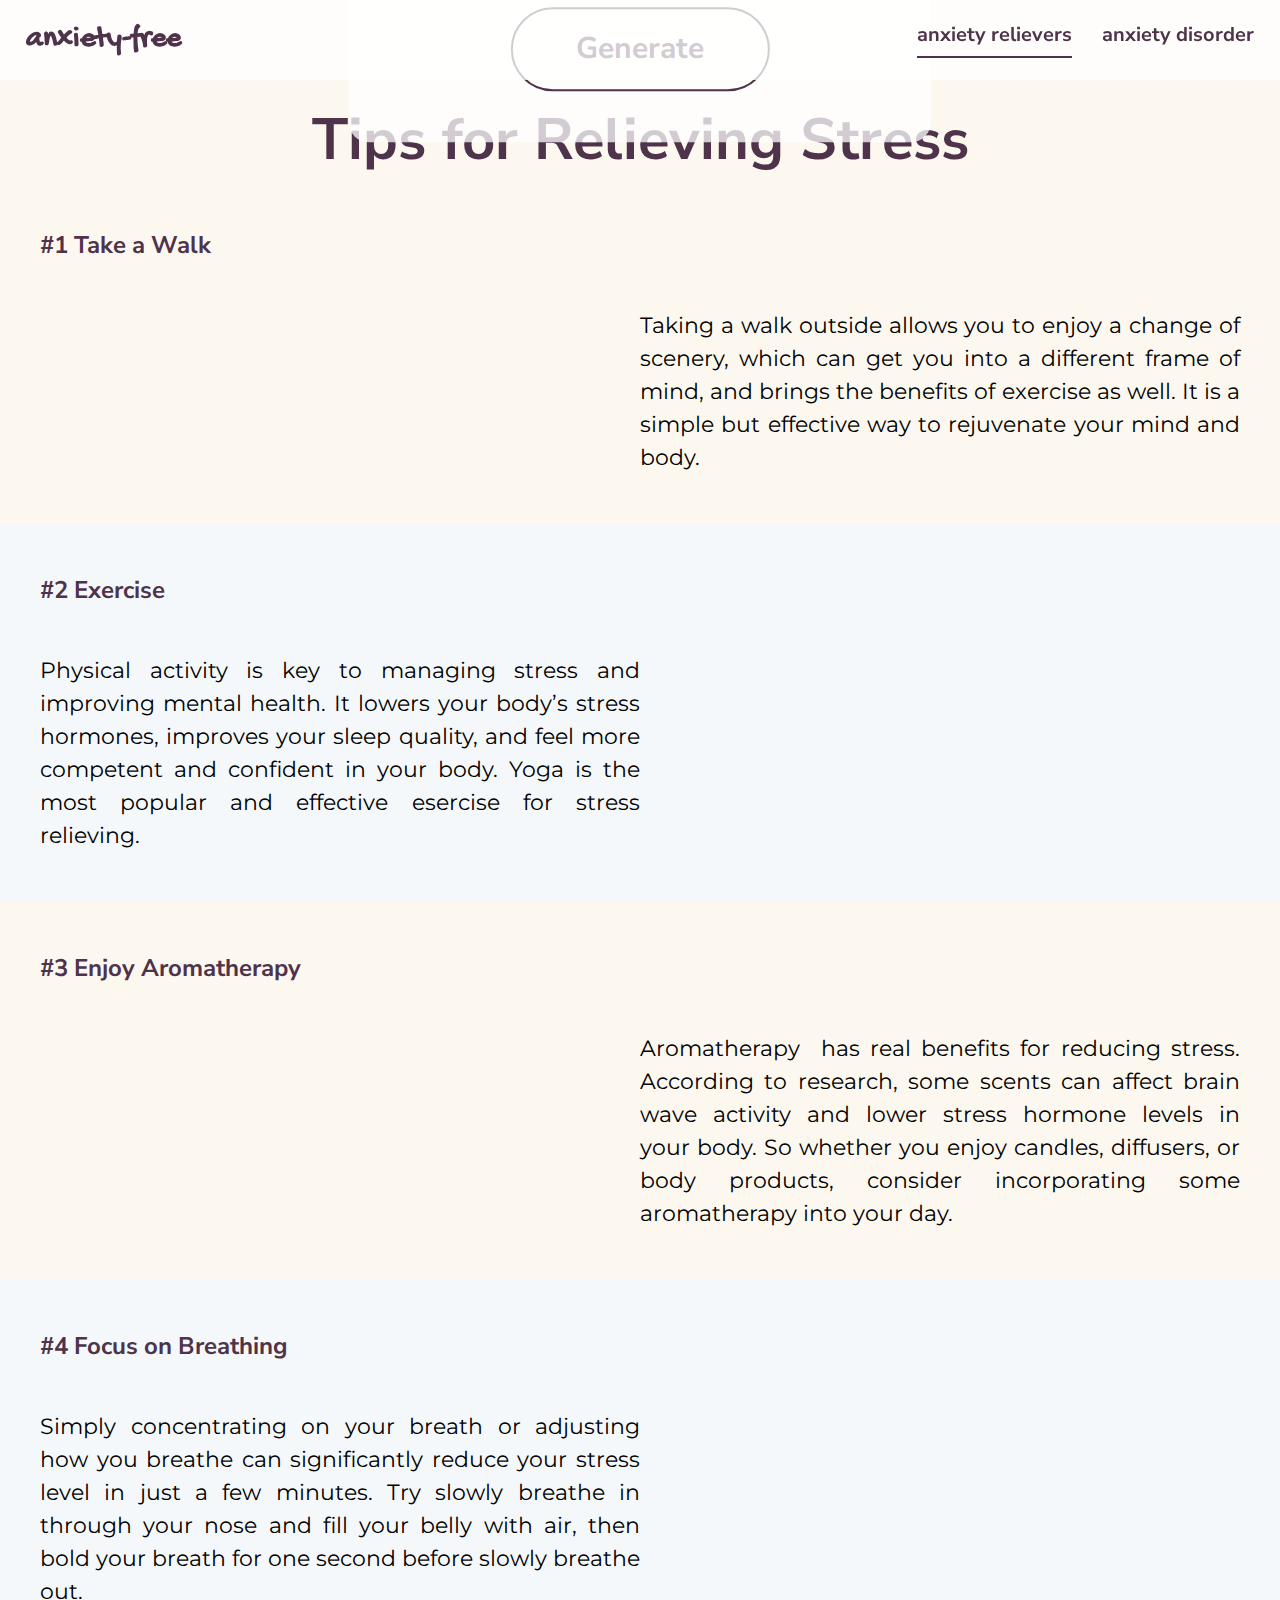
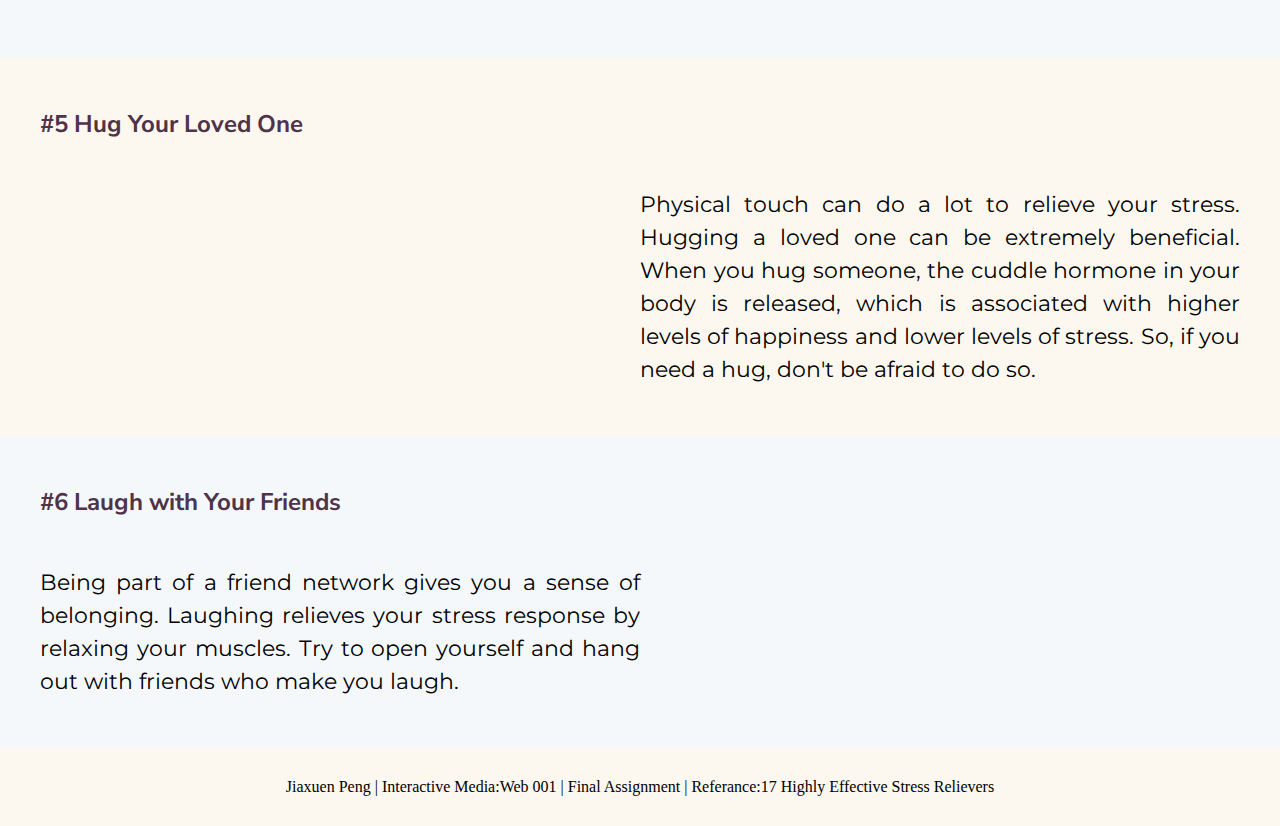
==== index.html @ 1e91774c "Create index.html" ====
<!DOCTYPE html>
<html>
<head>
	<meta charset="utf-8">
	<meta name="viewport" content="width=device-width, initial-scale=1.0">
	<link rel="stylesheet" type="text/css" href="https://fonts.googleapis.com/css2?family=Gochi+Hand&family=Montserrat:wght@300;400;700&family=Nunito+Sans:wght@300;400;600;700;800&display=swap"/>
	<link rel="stylesheet" type="text/css" href="css/css.css"/>
	<title></title>
</head>
<body>
	<div class="header">
		<div class="logo">anxiety-free</div>
		<div class="nav">
			<ul>
				<li class="on"><a href="index.html">anxiety relievers</a></li>
				<li><a href="index02.html">anxiety disorder</a></li>
			</ul>
		</div>
	</div>
	
	<div class="banner">
		<img src="" alt="" id="banner">
		<div class="show">
			<h2 id="h2">Hug Your Loved One</h2>
			<a href="javascript:;" id="quhuan">Generate</a>
		</div>
		<div class="btn"><a href="#">read more <img src="" alt=""></a></div>
	</div>
	
	<div class="list">
		<div class="item">
			<h1>Tips for Relieving Stress</h1>
			<h2>#1 Take a Walk</h2>
			<div class="box">
				<div class="box_left"><img src="img/06.jpg" alt=""></div>
				<div class="box_right">Taking a walk outside allows you to enjoy a change of scenery, which can get you into a different frame of mind, and brings the benefits of exercise as well. It is a simple but effective way to rejuvenate your mind and body.</div>
			</div>
		</div>
		
		<div class="item">
			<h2>#2 Exercise</h2>
			<div class="box">
				<div class="box_left"><img src="img/05.jpg" alt=""></div>
				<div class="box_right">Physical activity is key to managing stress and improving mental health. It lowers your body’s stress hormones, improves your sleep quality, and feel more competent and confident in your body. Yoga is the most popular and effective esercise for stress relieving.</div>
			</div>
		</div>
		
		<div class="item">
			<h2>#3 Enjoy Aromatherapy</h2>
			<div class="box">
				<div class="box_left"><img src="img/01.jpg" alt=""></div>
				<div class="box_right">Aromatherapy  has real benefits for reducing stress. According to research, some scents can affect brain wave activity and lower stress hormone levels in your body. So whether you enjoy candles, diffusers, or body products, consider incorporating some aromatherapy into your day.</div>
			</div>
		</div>
		
		<div class="item">
			<h2>#4 Focus on Breathing</h2>
			<div class="box">
				<div class="box_left"><img src="img/02.jpg" alt=""></div>
				<div class="box_right">Simply concentrating on your breath or adjusting how you breathe can significantly reduce your stress level in just a few minutes. Try slowly breathe in through your nose and fill your belly with air, then bold your breath for one second before slowly breathe out.</div>
			</div>
		</div>
		
		<div class="item">
			<h2>#5 Hug Your Loved One</h2>
			<div class="box">
				<div class="box_left"><img src="img/03.jpg" alt=""></div>
				<div class="box_right">Physical touch can do a lot to relieve your stress. Hugging a loved one can be extremely beneficial. When you hug someone, the cuddle hormone in your body is released, which is associated with higher levels of happiness and lower levels of stress. So, if you need a hug, don't be afraid to do so.</div>
			</div>
		</div>
		
		<div class="item">
			<h2>#6 Laugh with Your Friends</h2>
			<div class="box">
				<div class="box_left"><img src="img/04.jpg" alt=""></div>
				<div class="box_right">Being part of a friend network gives you a sense of belonging. Laughing relieves your stress response by relaxing your muscles. Try to open yourself and hang out with friends who make you laugh.</div>
			</div>
		</div>
	</div>
	
	<div class="footer">Jiaxuen Peng | Interactive Media:Web 001 | Final Assignment | Referance:17 Highly Effective Stress Relievers</div>
	<script type="text/javascript" src="js/index.js"></script>
</body>
</html>
---- css/css.css ----
*{padding:0; margin:0; border:none; outline: none;}
ul,li{ list-style-type: none;}
a{ text-decoration: none;}
.header{width: 100%; height: 80px; line-height: 80px; padding: 0 2%; box-sizing: border-box; overflow: hidden; 
	background: rgba(255,255,255,0.75); position: fixed; top: 0; z-index: 99;}
.header .logo{font-family: Gochi Hand; float: left; font-size: 30px; font-weight: bold; color: #4e334a;}
.header .nav{ float: right;}
.header .nav li{ float: left; padding-left: 30px; line-height: 70px;}
.header .nav li a{font-family: Nunito Sans; font-size:20px; color: #4e334a; font-weight: bold; position: relative;}
.header .nav li a::before{ width: 100%; height: 2px; content: '';  display: inline-block; 
	background: #4e334a; position: absolute; bottom: -10px; transition: transform 0.5s; transform: scaleX(0); transform-origin: right;}
.header .nav li a:hover::before{transform: scaleX(1);}
.header .nav li.on a::before{transform: scaleX(1);}

.banner{width: 100%; height: auto; position: relative;}
.banner img{display: block; width: 100%;}
.banner .show{width: auto; padding: 4%; background: rgba(255,255,255,0.75); 
	border-radius: 20px;  position: absolute; left: 50%; top: 50%; transform: translate(-50%,-50%);}
.banner .show h2{font-family: Nunito Sans; font-size: 50px; color: #4e334a; margin-bottom: 30px; text-align: center;}
.banner .show a{display: block; width: 255px; height: 80px; color: #4e334a; font-family: Nunito Sans; font-size: 30px; font-weight: bold; 
	text-align: center; line-height: 80px; border-radius: 80px; border: 2px solid #4e334a; margin: 0 auto;}
.banner .btn{ width: 100%; height: auto; overflow: hidden; position: absolute; bottom: 3%; text-align: center;}
.banner .btn a{font-size: 18px; color: #fff;}
.banner .show2{width: 700px; line-height: 150px; border-radius: 150px; font-family: Nunito Sans; font-size: 30px; color: #4e334a; 
	text-align: center; border-radius: 80px; background: rgba(255,255,255,0.75);  position: absolute; left: 50%; top: 50%; transform: translate(-50%,-50%);}

.list{width: 100%; height: auto; overflow: hidden; }
.list h1{font-family: Nunito Sans; font-size: 58px; color: #4e334a; text-align: center; padding: 50px 0;}
.list h2{font-family: Nunito Sans; max-width: 1200px; height: auto; overflow: hidden; margin: 0 auto; color: #4e334a; margin-bottom: 48px;}
.list .item{width:100%; height: auto; overflow: hidden; padding: 50px 20px; box-sizing: border-box; background: #fcf8ef;}
.list .item .box{max-width: 1200px; margin: 0 auto;  display: flex; justify-content: space-between;}
.list .item .box_left{width: 45%;}
.list .item .box_left img{width: 100%; border-radius: 10px;}
.list .item .box_right{width: 50%; font-family: Montserrat; font-size: 22px; line-height: 1.5; text-align: justify;}
.list .item:nth-child(2n){background: #f4f8fb;}
.list .item:nth-child(2n) .box{ flex-direction:row-reverse;}

.article{width: 100%; height: auto; overflow: hidden; }
.article .item{width: 100%; height: auto; overflow: hidden; padding: 50px 0; background: #fcf8ef;}
.article .item h2{font-family: Nunito Sans; font-size: 25px; color: #4e334a; text-align: center; padding-bottom: 30px;}
.article .item:nth-child(2n){background: #f4f8fb;}
.article .item p{max-width: 1000px; margin: 0 auto; text-align: justify; padding:0 20px; font-family: Montserrat; font-size: 22px; line-height: 1.8;}

.footer{width: 100%; padding: 30px 10px; box-sizing: border-box; background: #fcf8ef; text-align: center; font-size: 16px;}


@media (max-width: 1100px) {
	.banner .show h2{ font-size: 40px;}
	.list .item .box_right{font-size: 28px;}
}


@media (max-width: 992px) {
	.header{ height: 60px; line-height: 60px;}
	.header .logo{ font-size: 28px;}
	.header .nav li{ line-height: 50px;}
	.header .nav li a{ font-size: 18px;}
	
	.banner .show h2{ font-size: 35px;}
	.banner .btn a{ font-size: 12px;}
	
	.list .item .box_right{font-size: 25px;}
	
	.article .item{ padding: 20px 0;}
	.article .item h2{ font-size: 18px; padding-bottom: 20px;}
	.article .item p{ font-size: 13px;}
	
	.footer{ font-size: 13px;}
	
	.banner .show2{width: 400px; line-height: 60px; font-size: 20px; border-radius: 16px;}
}


@media (max-width: 768px) {
	.header .logo{ font-size: 16px;}
	.header .nav li{ padding-left: 10px;}
	.header .nav li a{ font-size: 12px;}
	
	.banner .show{ margin-top:5%;}
	.banner .show h2{ font-size: 14px; margin-bottom: 10px;}
	.banner .show a{width: 100px; height: 30px; line-height: 30px; font-size: 12px;}
	
	.list h1{ font-size: 18px; padding: 20px 0;}
	.list h2{ font-size: 16px; margin-bottom: 20px;}
	
	.list .item{ padding: 30px 20px;}
	.list .item .box{ flex-flow: wrap;}
	.list .item .box_left{width: 100%;}
	.list .item .box_right{width: 100%; margin-top: 20px; font-size: 13px;}
	
	.banner .show2{width: 300px; line-height: 60px; font-size: 13px; border-radius: 60px;}
}


@media (max-width: 576px) {
	
}
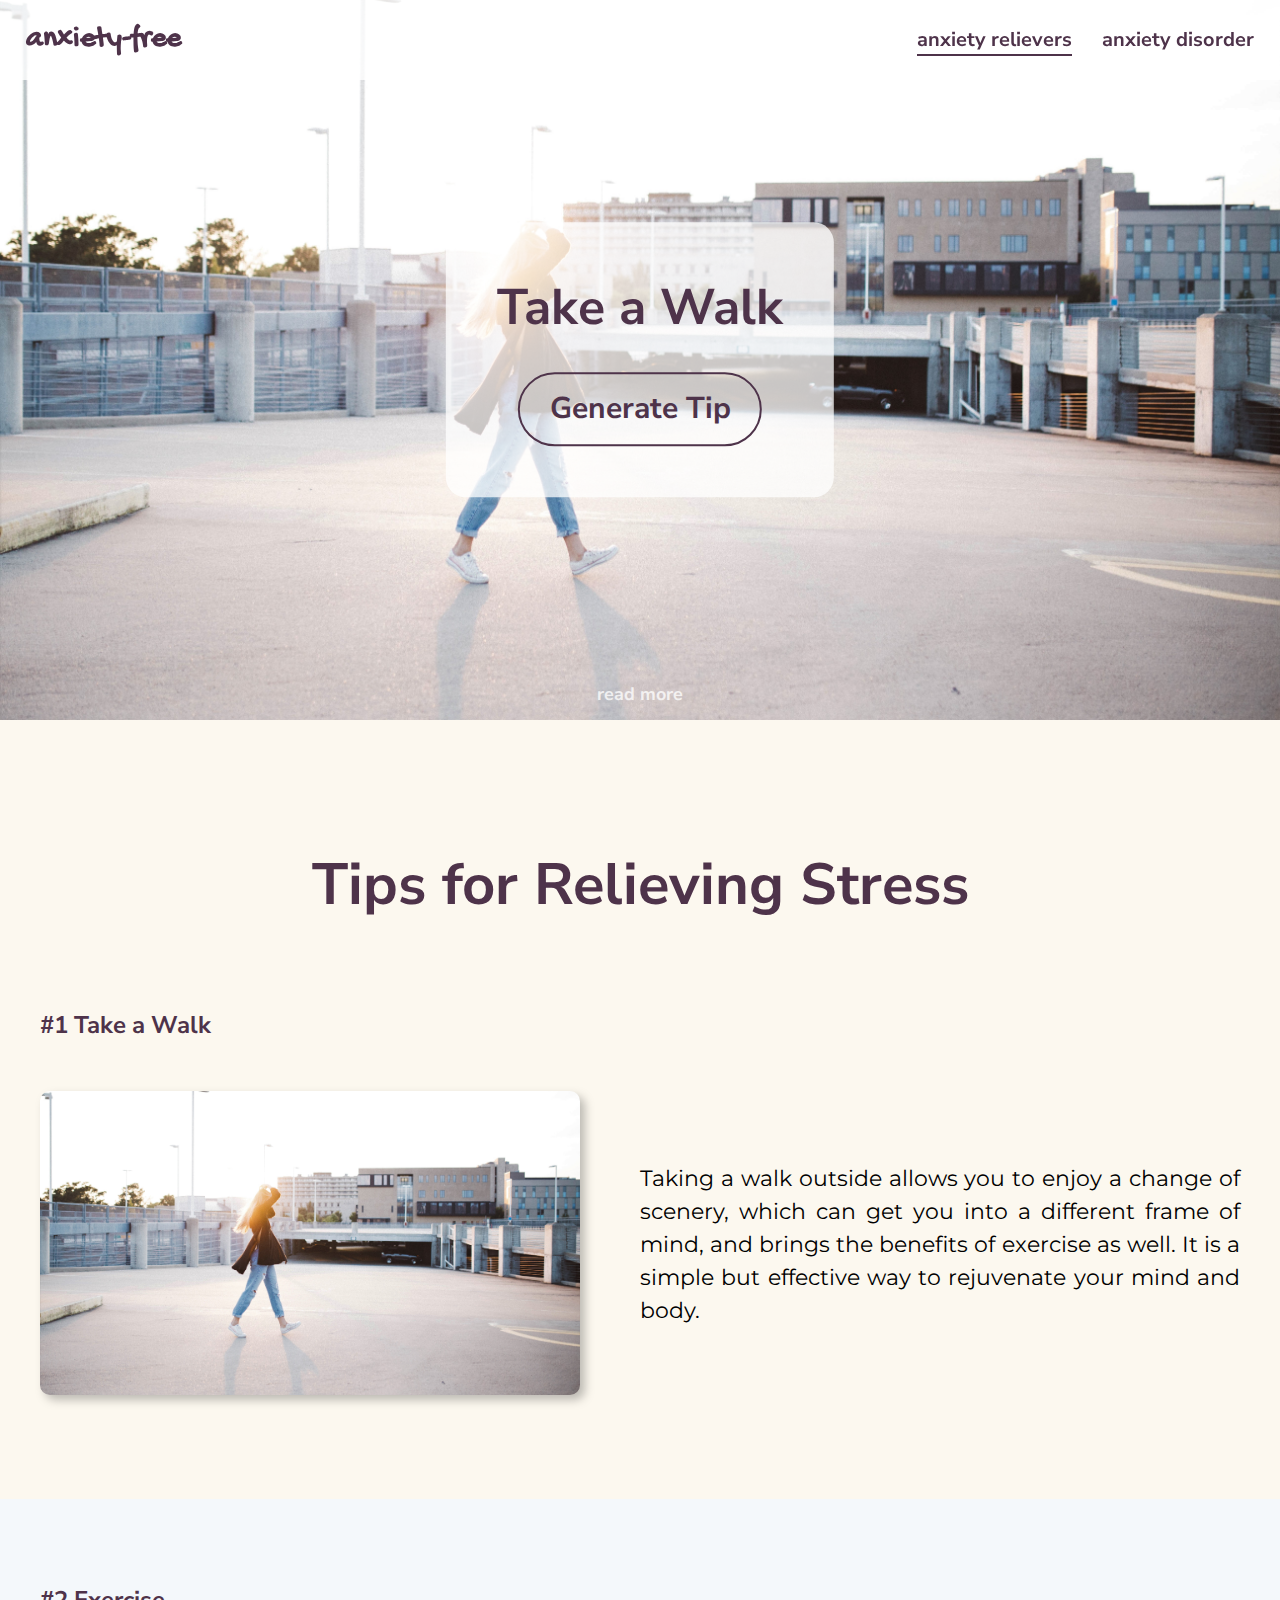
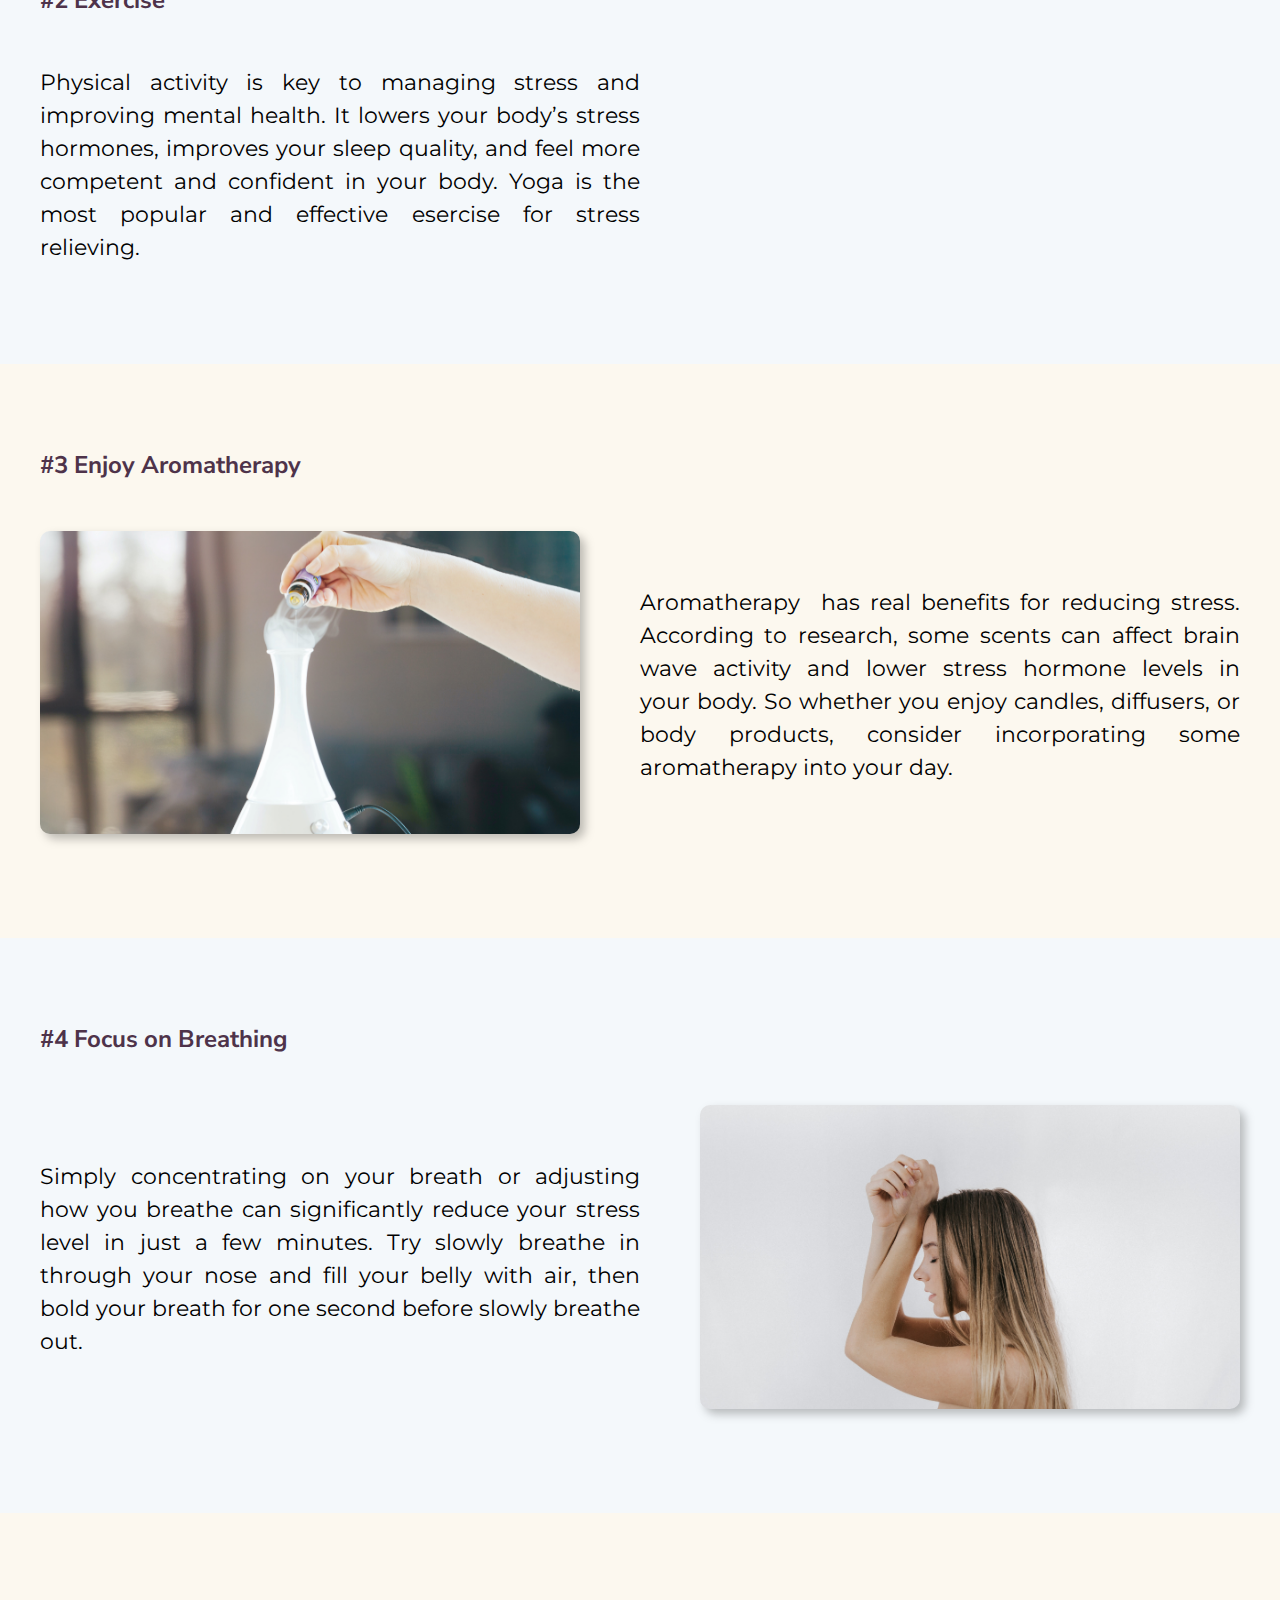
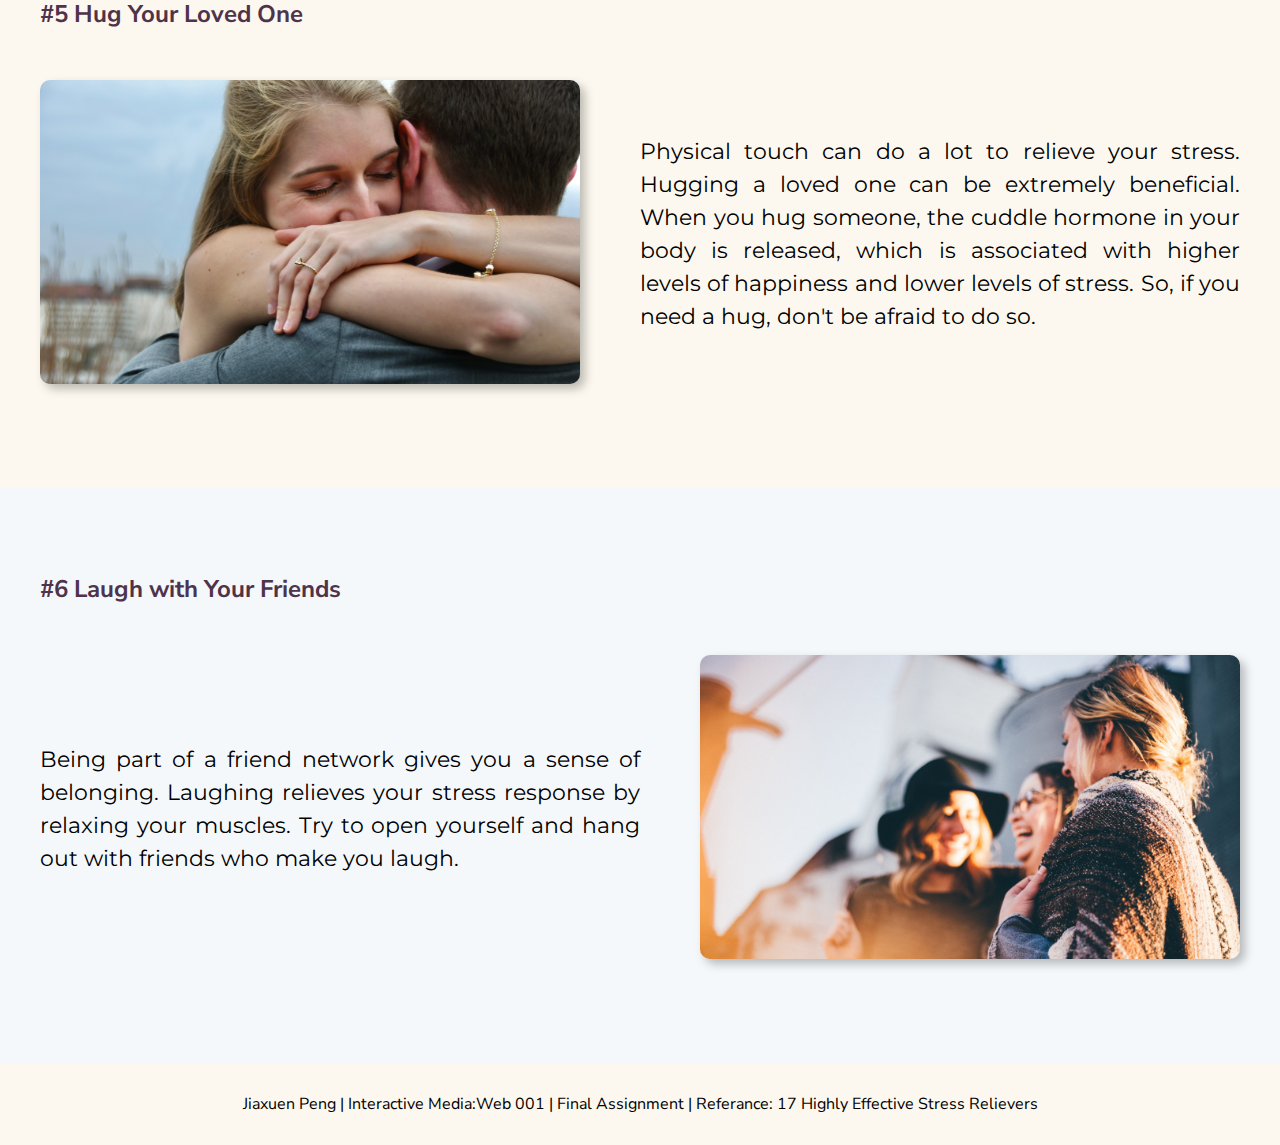
==== commit 42e7ace0: "Update index.html" ====
--- a/index.html
+++ b/index.html
@@ -3,10 +3,14 @@
 <head>
 	<meta charset="utf-8">
 	<meta name="viewport" content="width=device-width, initial-scale=1.0">
+	<!--linking to Google Fonts:-->
 	<link rel="stylesheet" type="text/css" href="https://fonts.googleapis.com/css2?family=Gochi+Hand&family=Montserrat:wght@300;400;700&family=Nunito+Sans:wght@300;400;600;700;800&display=swap"/>
+	<!--linking to external CSS file:-->
 	<link rel="stylesheet" type="text/css" href="css/css.css"/>
-	<title></title>
+	<!--title of the page:-->
+	<title>Anxiety-Free</title>
 </head>
+
 <body>
 	<div class="header">
 		<div class="logo">anxiety-free</div>
@@ -22,12 +26,12 @@
 		<img src="" alt="" id="banner">
 		<div class="show">
 			<h2 id="h2">Hug Your Loved One</h2>
-			<a href="javascript:;" id="quhuan">Generate</a>
+			<a href="javascript:;" id="quhuan">Generate Tip</a>
 		</div>
-		<div class="btn"><a href="#">read more <img src="" alt=""></a></div>
+		<div class="btn"><a href="#list"> <b>read more</b> <br><div id="arrow"><img src="img/arrow.png" alt=""></div></a></div>
 	</div>
 	
-	<div class="list">
+	<div id="list">
 		<div class="item">
 			<h1>Tips for Relieving Stress</h1>
 			<h2>#1 Take a Walk</h2>
@@ -78,7 +82,10 @@
 		</div>
 	</div>
 	
-	<div class="footer">Jiaxuen Peng | Interactive Media:Web 001 | Final Assignment | Referance:17 Highly Effective Stress Relievers</div>
-	<script type="text/javascript" src="js/index.js"></script>
+	<div class="footer">Jiaxuen Peng | Interactive Media:Web 001 | Final Assignment | Referance: 
+		<a href="https://www.verywellmind.com/tips-to-reduce-stress-3145195#short-term-stress-relief-strategies-you-can-do-anywhere"> 17 Highly Effective Stress Relievers</a></div>
+	
+	<!--linking to external Javascript file:-->
+		<script type="text/javascript" src="js/index.js"></script>
 </body>
 </html>
--- a/css/css.css
+++ b/css/css.css
@@ -1,14 +1,13 @@
 *{padding:0; margin:0; border:none; outline: none;}
-ul,li{ list-style-type: none;}
 a{ text-decoration: none;}
 .header{width: 100%; height: 80px; line-height: 80px; padding: 0 2%; box-sizing: border-box; overflow: hidden; 
-	background: rgba(255,255,255,0.75); position: fixed; top: 0; z-index: 99;}
+	background: rgba(255,255,255,0.8); position: fixed; top: 0; z-index: 99;}
 .header .logo{font-family: Gochi Hand; float: left; font-size: 30px; font-weight: bold; color: #4e334a;}
 .header .nav{ float: right;}
-.header .nav li{ float: left; padding-left: 30px; line-height: 70px;}
-.header .nav li a{font-family: Nunito Sans; font-size:20px; color: #4e334a; font-weight: bold; position: relative;}
-.header .nav li a::before{ width: 100%; height: 2px; content: '';  display: inline-block; 
-	background: #4e334a; position: absolute; bottom: -10px; transition: transform 0.5s; transform: scaleX(0); transform-origin: right;}
+.header .nav li{list-style: none; float: left; padding-left: 30px; line-height: 80px;}
+.header .nav li a{list-style: none; font-family: Nunito Sans; font-size:20px; color: #4e334a; font-weight: bold; position: relative;}
+.header .nav li a::before{list-style: none; width: 100%; height: 2px; content: '';  display: inline-block; 
+	background: #4e334a; position: absolute; bottom: -3px; transition: transform 0.5s; transform: scaleX(0); transform-origin: right;}
 .header .nav li a:hover::before{transform: scaleX(1);}
 .header .nav li.on a::before{transform: scaleX(1);}
 
@@ -16,44 +15,51 @@
 .banner img{display: block; width: 100%;}
 .banner .show{width: auto; padding: 4%; background: rgba(255,255,255,0.75); 
 	border-radius: 20px;  position: absolute; left: 50%; top: 50%; transform: translate(-50%,-50%);}
-.banner .show h2{font-family: Nunito Sans; font-size: 50px; color: #4e334a; margin-bottom: 30px; text-align: center;}
-.banner .show a{display: block; width: 255px; height: 80px; color: #4e334a; font-family: Nunito Sans; font-size: 30px; font-weight: bold; 
-	text-align: center; line-height: 80px; border-radius: 80px; border: 2px solid #4e334a; margin: 0 auto;}
-.banner .btn{ width: 100%; height: auto; overflow: hidden; position: absolute; bottom: 3%; text-align: center;}
-.banner .btn a{font-size: 18px; color: #fff;}
+.banner .show h2{font-weight:700; font-family: Nunito Sans; font-size: 50px; color: #4e334a; margin-bottom: 30px; text-align: center;}
+.banner .show a{display: block; width: 200px; height: 70px; color: #4e334a; font-family: Nunito Sans; font-size: 30px; font-weight: bold; 
+	text-align: center; line-height: 70px; border-radius: 70px; border: 2px solid #4e334a; margin: 0 auto; padding-left: 20px; padding-right: 20px;}
+	.banner .show a:hover{background: #fcf8ef; border: 2px solid #4e334a;}
+.banner .btn{ width: 100%; height: auto; overflow: hidden; position: absolute; bottom: 2%; text-align: center;}
+.banner .btn a{font-family: Nunito Sans; font-size: 18px; color:  rgba(255,255,255,0.75);}
+.banner .btn a #arrow{width:2%; height: auto; margin-left: auto; margin-right: auto; opacity: 0.75;}
 .banner .show2{width: 700px; line-height: 150px; border-radius: 150px; font-family: Nunito Sans; font-size: 30px; color: #4e334a; 
 	text-align: center; border-radius: 80px; background: rgba(255,255,255,0.75);  position: absolute; left: 50%; top: 50%; transform: translate(-50%,-50%);}
 
-.list{width: 100%; height: auto; overflow: hidden; }
-.list h1{font-family: Nunito Sans; font-size: 58px; color: #4e334a; text-align: center; padding: 50px 0;}
-.list h2{font-family: Nunito Sans; max-width: 1200px; height: auto; overflow: hidden; margin: 0 auto; color: #4e334a; margin-bottom: 48px;}
-.list .item{width:100%; height: auto; overflow: hidden; padding: 50px 20px; box-sizing: border-box; background: #fcf8ef;}
-.list .item .box{max-width: 1200px; margin: 0 auto;  display: flex; justify-content: space-between;}
-.list .item .box_left{width: 45%;}
-.list .item .box_left img{width: 100%; border-radius: 10px;}
-.list .item .box_right{width: 50%; font-family: Montserrat; font-size: 22px; line-height: 1.5; text-align: justify;}
-.list .item:nth-child(2n){background: #f4f8fb;}
-.list .item:nth-child(2n) .box{ flex-direction:row-reverse;}
+/* anxiety relievers page */
+#list{width: 100%; height: auto; overflow: hidden; }
+#list h1{font-family: Nunito Sans; font-size: 58px; color: #4e334a; text-align: center; padding-top: 100px; padding-bottom: 25px;}
+#list h2{font-family: Nunito Sans; max-width: 1200px; height: auto; overflow: hidden; margin: 0 auto; color: #4e334a; margin-bottom: 50px; margin-top: 60px;}
+#list .item{width:100%; height: auto; overflow: hidden; padding-top: 25px; padding-bottom: 100px; box-sizing: border-box; background: #fcf8ef;}
+#list .item .box{max-width: 1200px; margin: 0 auto;  display: flex; justify-content: space-between;}
+#list .item .box_left{width: 45%;}
+#list .item .box_left img{width: 100%; border-radius: 10px; filter: drop-shadow(5px 5px 5px rgba(0, 0, 0, 0.25)); border-radius: 10px;}
+#list .item .box_right{margin-top: auto; margin-bottom: auto; width: 50%; font-family: Montserrat; font-size: 22px; line-height: 1.5; text-align: justify;}
+#list .item:nth-child(2n){background: #f4f8fb;}
+#list .item:nth-child(2n) .box{ flex-direction:row-reverse;}
 
+/* anxiety disorder page */
 .article{width: 100%; height: auto; overflow: hidden; }
-.article .item{width: 100%; height: auto; overflow: hidden; padding: 50px 0; background: #fcf8ef;}
+.article .item{width: 100%; height: auto; overflow: hidden; padding: 100px 0; background: #fcf8ef;}
 .article .item h2{font-family: Nunito Sans; font-size: 25px; color: #4e334a; text-align: center; padding-bottom: 30px;}
 .article .item:nth-child(2n){background: #f4f8fb;}
-.article .item p{max-width: 1000px; margin: 0 auto; text-align: justify; padding:0 20px; font-family: Montserrat; font-size: 22px; line-height: 1.8;}
+.article .item p{max-width: 1000px; margin: 0 auto; text-align: center; padding:0 20px; font-family: Montserrat; font-size: 22px; line-height: 1.8;}
+.article .item ul{display: block; margin-left: auto; margin-right: auto; width: 42%;
+	max-width: 1000px; text-align: left; padding:0 20px; font-family: Montserrat; font-size: 22px; line-height: 1.8;}
+.article .item p a{font-family: Montserrat; font-size: 22px; line-height: 1.8; color: #4e334a; font-weight: bold;}
+.article .item p a:hover{font-weight: normal;}
 
-.footer{width: 100%; padding: 30px 10px; box-sizing: border-box; background: #fcf8ef; text-align: center; font-size: 16px;}
+.footer{width: 100%; padding: 30px 10px; box-sizing: border-box; background: #fcf8ef; text-align: center; font-family: Nunito Sans; font-size: 16px;}
+.footer a{color: black;}
+.footer a:hover {text-decoration: underline;}
 
 
-@media (max-width: 1100px) {
-	.banner .show h2{ font-size: 40px;}
-	.list .item .box_right{font-size: 28px;}
-}
-
-
-@media (max-width: 992px) {
-	.header{ height: 60px; line-height: 60px;}
-	.header .logo{ font-size: 28px;}
-	.header .nav li{ line-height: 50px;}
+/* media inquiries */
+@media (max-width: 1024px) {
+	.banner .show h2{ font-size: 40px; }
+	#list .item .box_right{font-size: 28px;}
+	.header{ height: 45px; line-height: 60px; }
+	.header .logo{ font-size: 28px; top: 20px;}
+	.header .nav li{ line-height: 40px;}
 	.header .nav li a{ font-size: 18px;}
 	
 	.banner .show h2{ font-size: 35px;}
@@ -62,9 +68,19 @@
 	.list .item .box_right{font-size: 25px;}
 	
 	.article .item{ padding: 20px 0;}
-	.article .item h2{ font-size: 18px; padding-bottom: 20px;}
-	.article .item p{ font-size: 13px;}
+	.article .item h2{ font-size: 18px; padding-bottom: 10px; padding-top: 20px;}
+	.article .item p{ font-size: 13px; padding-bottom: 20px;}
+	.article .item p a { font-size: 13px;}
+	.article .item ul{ font-size: 13px; padding-bottom: 20px;}
 	
+	#list h1{ font-size: 18px; padding: 20px 0;}
+	#list h2{ font-size: 16px; margin-bottom: 20px; margin-top: 12px;}
+	
+	#list .item{ padding: 30px 20px;}
+	#list .item .box{flex-flow: wrap;}
+	#list .item .box_left{width: 100%;}
+	#list .item .box_right{width: 100%; margin-top: 20px; font-size: 13px;}
+
 	.footer{ font-size: 13px;}
 	
 	.banner .show2{width: 400px; line-height: 60px; font-size: 20px; border-radius: 16px;}
@@ -72,26 +88,16 @@
 
 
 @media (max-width: 768px) {
-	.header .logo{ font-size: 16px;}
+	.header .logo{ font-size: 14px; line-height: 45px;}
 	.header .nav li{ padding-left: 10px;}
 	.header .nav li a{ font-size: 12px;}
 	
-	.banner .show{ margin-top:5%;}
+	.banner .show{ margin-top:5%; }
 	.banner .show h2{ font-size: 14px; margin-bottom: 10px;}
 	.banner .show a{width: 100px; height: 30px; line-height: 30px; font-size: 12px;}
 	
-	.list h1{ font-size: 18px; padding: 20px 0;}
-	.list h2{ font-size: 16px; margin-bottom: 20px;}
 	
-	.list .item{ padding: 30px 20px;}
-	.list .item .box{ flex-flow: wrap;}
-	.list .item .box_left{width: 100%;}
-	.list .item .box_right{width: 100%; margin-top: 20px; font-size: 13px;}
 	
 	.banner .show2{width: 300px; line-height: 60px; font-size: 13px; border-radius: 60px;}
 }
 
-
-@media (max-width: 576px) {
-	
-}
